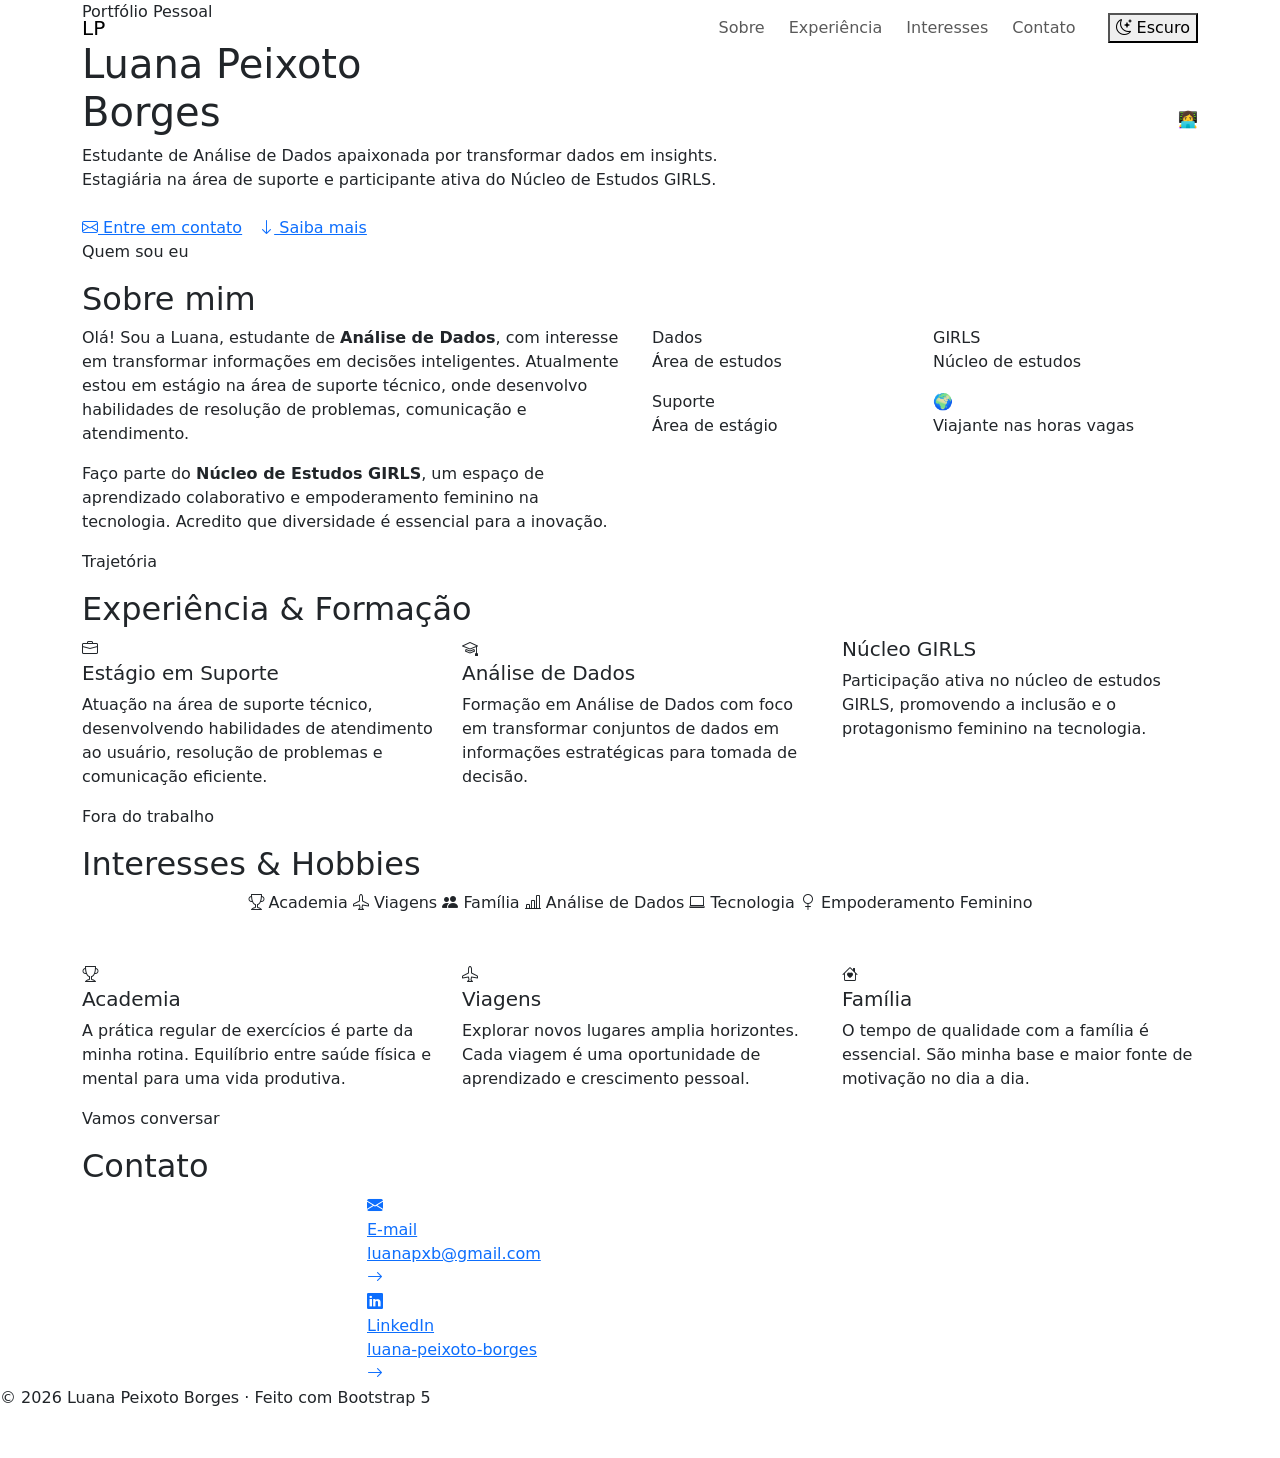
==== index.html @ ca971c36 "Atualização do arquivo index.html" ====
<!DOCTYPE html>
<html lang="pt-BR" data-theme="light">
<head>
  <meta charset="UTF-8" />
  <meta name="viewport" content="width=device-width, initial-scale=1.0" />
  <title>Luana Peixoto Borges</title>
  <link href="https://cdn.jsdelivr.net/npm/bootstrap@5.3.3/dist/css/bootstrap.min.css" rel="stylesheet" />
  <link href="https://fonts.googleapis.com/css2?family=Playfair+Display:wght@600;700&family=DM+Sans:wght@300;400;500&display=swap" rel="stylesheet" />
  <link rel="stylesheet" href="https://cdn.jsdelivr.net/npm/bootstrap-icons@1.11.3/font/bootstrap-icons.min.css" />
  <link rel="stylesheet" href="style.css" />

  <!-- Aplica o tema ANTES de renderizar para evitar piscar -->
  <script>
    (function () {
      const saved = localStorage.getItem('theme') || 'light';
      document.documentElement.setAttribute('data-theme', saved);
    })();
  </script>
</head>
<body>

  <!-- NAVBAR -->
  <nav class="navbar navbar-expand-lg fixed-top" id="mainNav">
    <div class="container">
      <a class="navbar-brand" href="#">LP</a>
      <button class="navbar-toggler" type="button" data-bs-toggle="collapse" data-bs-target="#navMenu">
        <span class="navbar-toggler-icon"></span>
      </button>
      <div class="collapse navbar-collapse" id="navMenu">
        <ul class="navbar-nav ms-auto align-items-lg-center gap-lg-2 gap-2 py-3 py-lg-0">
          <li class="nav-item"><a class="nav-link" href="#sobre">Sobre</a></li>
          <li class="nav-item"><a class="nav-link" href="#experiencia">Experiência</a></li>
          <li class="nav-item"><a class="nav-link" href="#interesses">Interesses</a></li>
          <li class="nav-item"><a class="nav-link" href="#contato">Contato</a></li>
          <li class="nav-item ms-lg-3">
            <button id="themeToggle">
              <i class="bi bi-moon-stars" id="themeIcon"></i>
              <span id="themeLabel">Escuro</span>
            </button>
          </li>
        </ul>
      </div>
    </div>
  </nav>

  <!-- HERO -->
  <section class="hero">
    <div class="container">
      <div class="row align-items-center gy-5">
        <div class="col-lg-7">
          <p class="hero-eyebrow">Portfólio Pessoal</p>
          <h1>Luana Peixoto<br>Borges</h1>
          <p>Estudante de Análise de Dados apaixonada por transformar dados em insights. Estagiária na área de suporte e participante ativa do Núcleo de Estudos GIRLS.</p>
          <div class="d-flex flex-wrap gap-3 mt-4">
            <a href="#contato" class="btn-hero"><i class="bi bi-envelope"></i> Entre em contato</a>
            <a href="#sobre" class="btn-hero-outline"><i class="bi bi-arrow-down"></i> Saiba mais</a>
          </div>
        </div>
        <div class="col-lg-5 d-flex justify-content-center justify-content-lg-end">
          <div class="hero-avatar">👩‍💻</div>
        </div>
      </div>
    </div>
  </section>

  <!-- SOBRE -->
  <section id="sobre" class="surface-section">
    <div class="container">
      <p class="section-label">Quem sou eu</p>
      <h2 class="section-title">Sobre mim</h2>
      <div class="section-divider"></div>
      <div class="row gy-5 align-items-start">
        <div class="col-lg-6 fade-in">
          <p class="text-muted-var">
            Olá! Sou a Luana, estudante de <strong class="text-strong">Análise de Dados</strong>, com interesse em transformar informações em decisões inteligentes. Atualmente estou em estágio na área de suporte técnico, onde desenvolvo habilidades de resolução de problemas, comunicação e atendimento.
          </p>
          <p class="text-muted-var mt-3">
            Faço parte do <strong class="text-strong">Núcleo de Estudos GIRLS</strong>, um espaço de aprendizado colaborativo e empoderamento feminino na tecnologia. Acredito que diversidade é essencial para a inovação.
          </p>
        </div>
        <div class="col-lg-6 fade-in">
          <div class="row g-3">
            <div class="col-6"><div class="about-stat"><div class="number">Dados</div><div class="desc">Área de estudos</div></div></div>
            <div class="col-6"><div class="about-stat"><div class="number">GIRLS</div><div class="desc">Núcleo de estudos</div></div></div>
            <div class="col-6"><div class="about-stat"><div class="number">Suporte</div><div class="desc">Área de estágio</div></div></div>
            <div class="col-6"><div class="about-stat"><div class="number">🌍</div><div class="desc">Viajante nas horas vagas</div></div></div>
          </div>
        </div>
      </div>
    </div>
  </section>

  <!-- EXPERIÊNCIA -->
  <section id="experiencia">
    <div class="container">
      <p class="section-label">Trajetória</p>
      <h2 class="section-title">Experiência & Formação</h2>
      <div class="section-divider"></div>
      <div class="row g-4">
        <div class="col-md-4 fade-in">
          <div class="card-custom">
            <div class="card-icon"><i class="bi bi-briefcase"></i></div>
            <h5>Estágio em Suporte</h5>
            <p>Atuação na área de suporte técnico, desenvolvendo habilidades de atendimento ao usuário, resolução de problemas e comunicação eficiente.</p>
          </div>
        </div>
        <div class="col-md-4 fade-in">
          <div class="card-custom">
            <div class="card-icon"><i class="bi bi-mortarboard"></i></div>
            <h5>Análise de Dados</h5>
            <p>Formação em Análise de Dados com foco em transformar conjuntos de dados em informações estratégicas para tomada de decisão.</p>
          </div>
        </div>
        <div class="col-md-4 fade-in">
          <div class="card-custom nucleus-card">
            <h5>Núcleo GIRLS</h5>
            <p>Participação ativa no núcleo de estudos GIRLS, promovendo a inclusão e o protagonismo feminino na tecnologia.</p>
          </div>
        </div>
      </div>
    </div>
  </section>

  <!-- INTERESSES -->
  <section id="interesses" class="surface-section">
    <div class="container">
      <p class="section-label">Fora do trabalho</p>
      <h2 class="section-title">Interesses & Hobbies</h2>
      <div class="section-divider"></div>
      <div class="fade-in text-center">
        <span class="interest-tag"><i class="bi bi-trophy"></i> Academia</span>
        <span class="interest-tag"><i class="bi bi-airplane"></i> Viagens</span>
        <span class="interest-tag"><i class="bi bi-people-fill"></i> Família</span>
        <span class="interest-tag"><i class="bi bi-bar-chart-line"></i> Análise de Dados</span>
        <span class="interest-tag"><i class="bi bi-laptop"></i> Tecnologia</span>
        <span class="interest-tag"><i class="bi bi-gender-female"></i> Empoderamento Feminino</span>
      </div>
      <div class="row g-4 mt-4">
        <div class="col-md-4 fade-in">
          <div class="card-custom">
            <div class="card-icon"><i class="bi bi-trophy"></i></div>
            <h5>Academia</h5>
            <p>A prática regular de exercícios é parte da minha rotina. Equilíbrio entre saúde física e mental para uma vida produtiva.</p>
          </div>
        </div>
        <div class="col-md-4 fade-in">
          <div class="card-custom">
            <div class="card-icon"><i class="bi bi-airplane"></i></div>
            <h5>Viagens</h5>
            <p>Explorar novos lugares amplia horizontes. Cada viagem é uma oportunidade de aprendizado e crescimento pessoal.</p>
          </div>
        </div>
        <div class="col-md-4 fade-in">
          <div class="card-custom">
            <div class="card-icon"><i class="bi bi-house-heart"></i></div>
            <h5>Família</h5>
            <p>O tempo de qualidade com a família é essencial. São minha base e maior fonte de motivação no dia a dia.</p>
          </div>
        </div>
      </div>
    </div>
  </section>

  <!-- CONTATO -->
  <section id="contato">
    <div class="container">
      <p class="section-label">Vamos conversar</p>
      <h2 class="section-title">Contato</h2>
      <div class="section-divider"></div>
      <div class="row justify-content-center">
        <div class="col-lg-6 fade-in">
          <a href="mailto:luanapxb@gmail.com" class="contact-link">
            <div class="icon"><i class="bi bi-envelope-fill"></i></div>
            <div>
              <div class="label">E-mail</div>
              <div class="value">luanapxb@gmail.com</div>
            </div>
            <i class="bi bi-arrow-right ms-auto"></i>
          </a>
          <a href="https://www.linkedin.com/in/luana-peixoto-borges/" target="_blank" class="contact-link">
            <div class="icon"><i class="bi bi-linkedin"></i></div>
            <div>
              <div class="label">LinkedIn</div>
              <div class="value">luana-peixoto-borges</div>
            </div>
            <i class="bi bi-arrow-right ms-auto"></i>
          </a>
        </div>
      </div>
    </div>
  </section>

  <!-- FOOTER -->
  <footer>
    <p class="mb-0">© 2026 <span>Luana Peixoto Borges</span> · Feito com Bootstrap 5</p>
  </footer>

  <script src="https://cdn.jsdelivr.net/npm/bootstrap@5.3.3/dist/js/bootstrap.bundle.min.js"></script>
  <script src="script.js"></script>
</body>
</html>
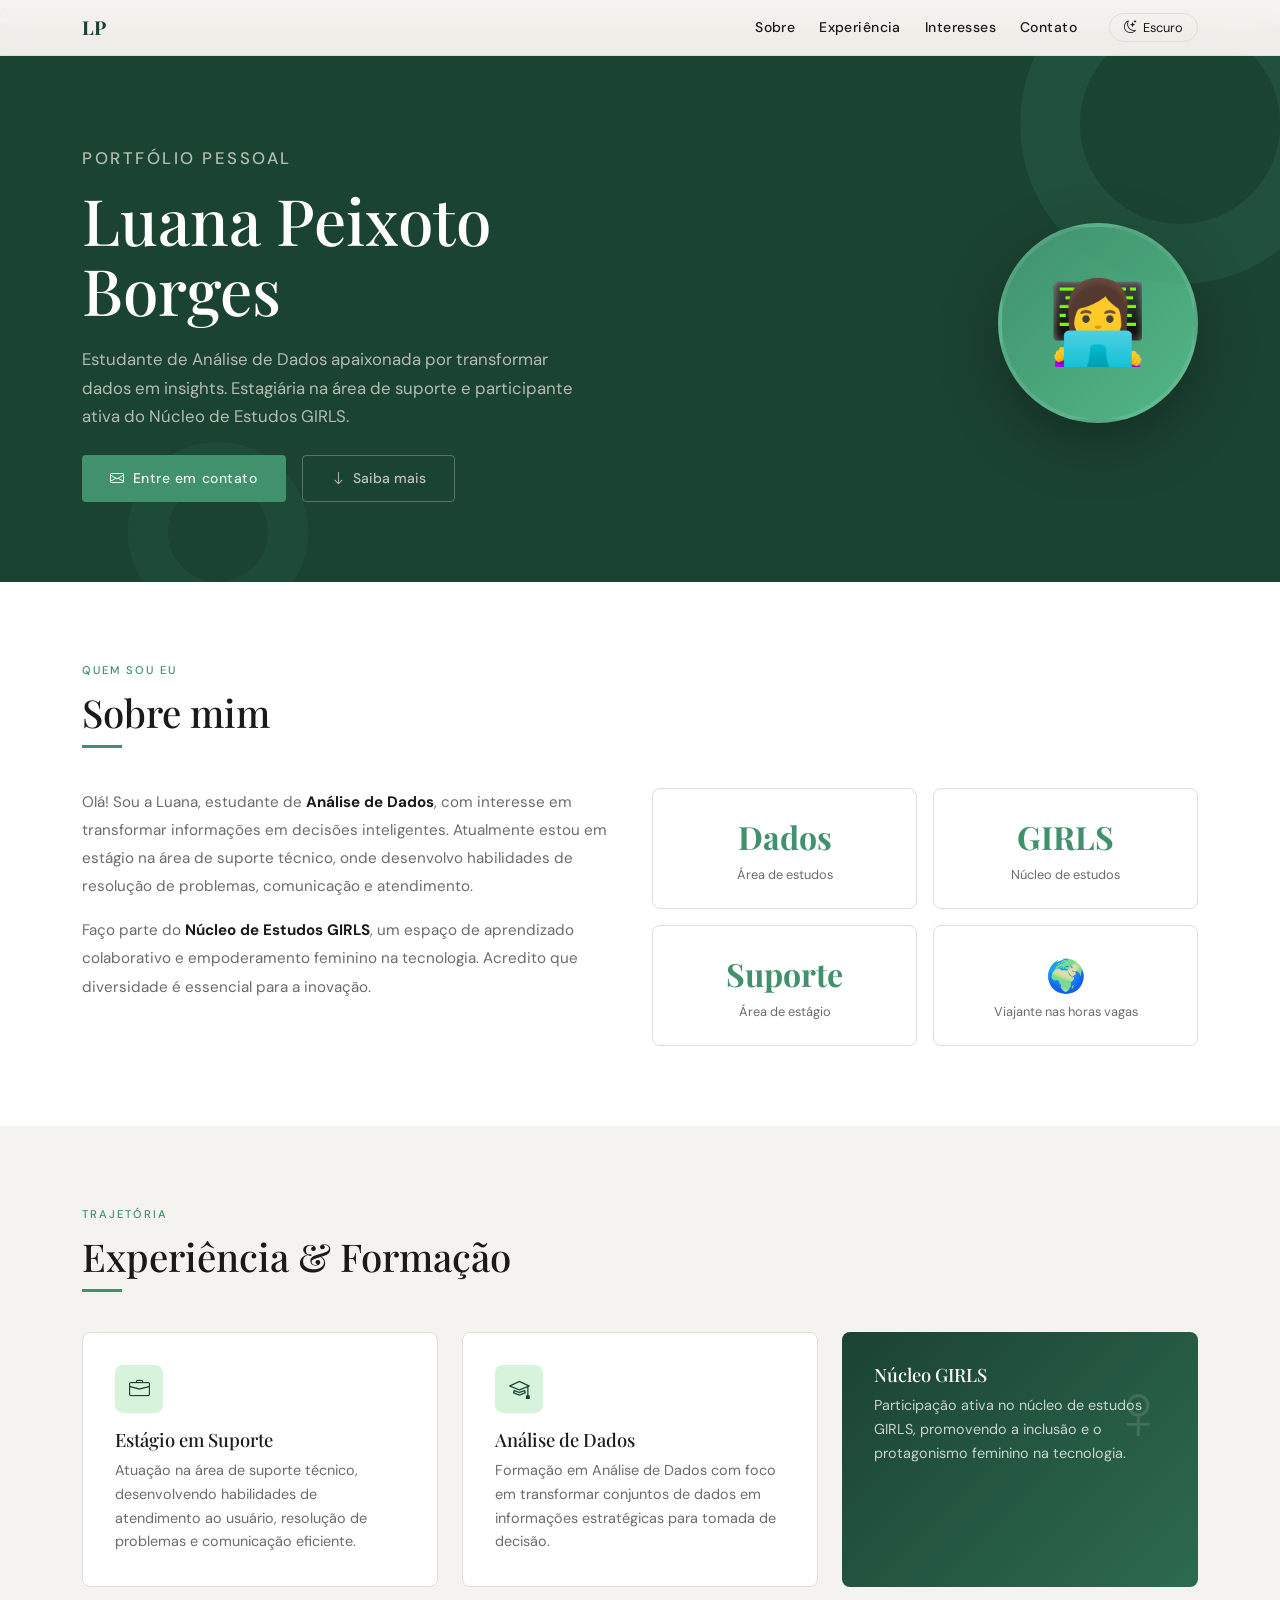
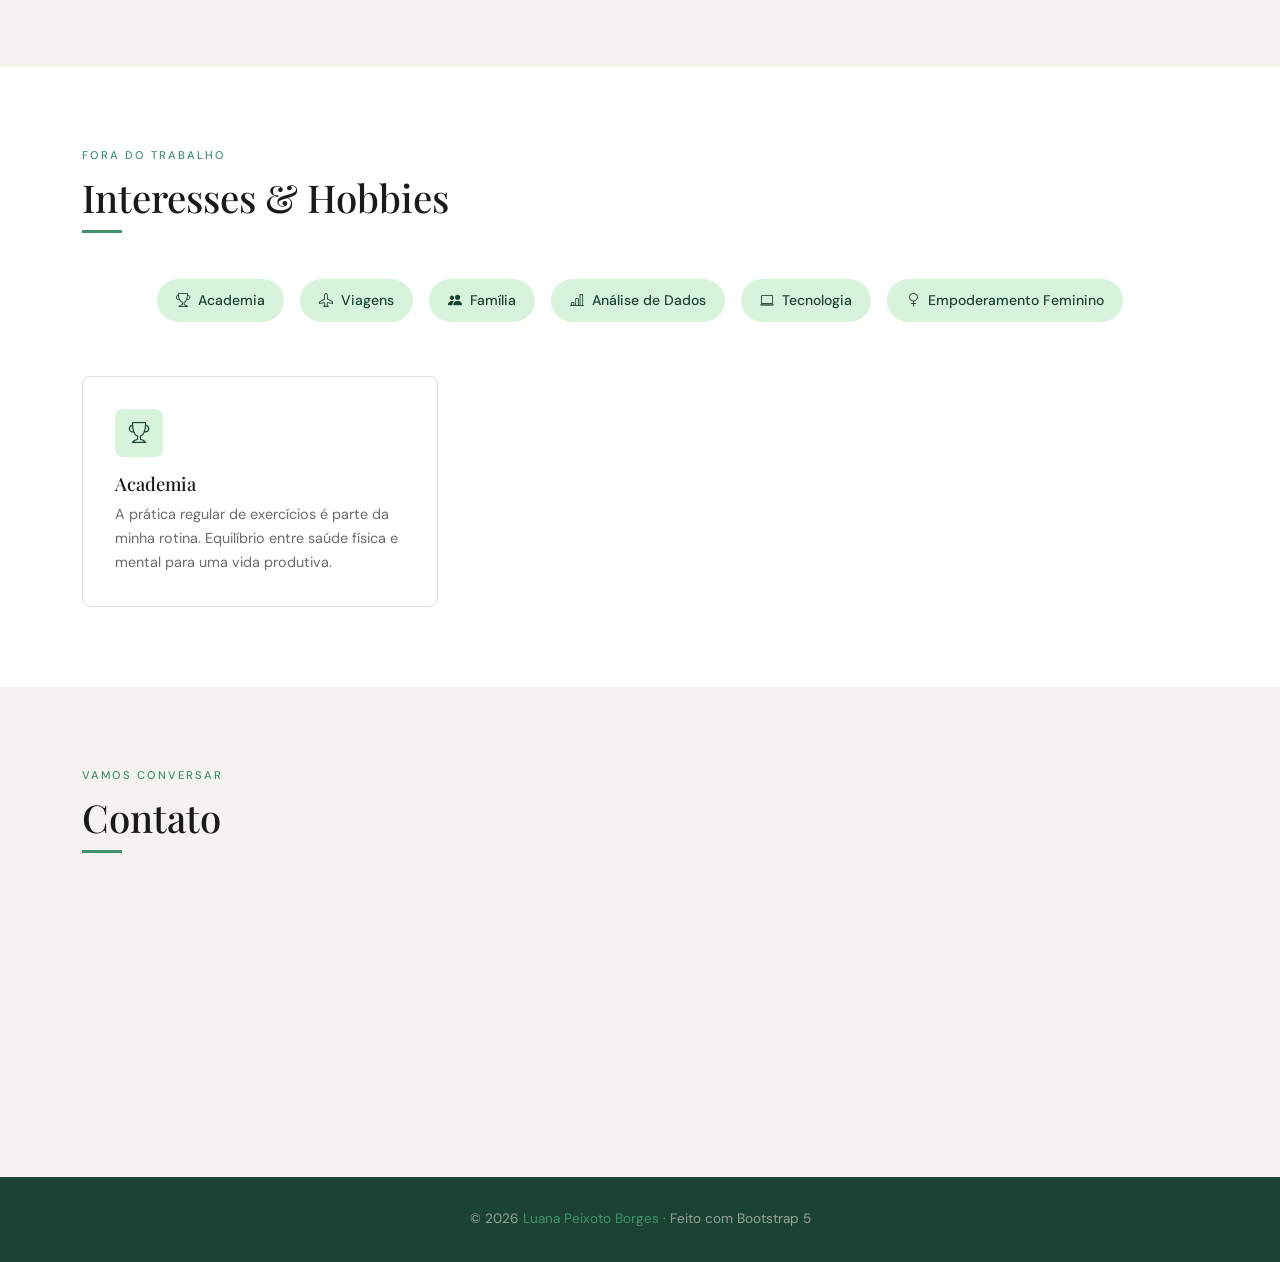
==== commit 32aec28d: "Teste index.html" ====
--- a/index.html
+++ b/index.html
@@ -3,7 +3,7 @@
 <head>
   <meta charset="UTF-8" />
   <meta name="viewport" content="width=device-width, initial-scale=1.0" />
-  <title>Luana Peixoto Borges</title>
+  <title>Luana Peixoto Borges</title>a
   <link href="https://cdn.jsdelivr.net/npm/bootstrap@5.3.3/dist/css/bootstrap.min.css" rel="stylesheet" />
   <link href="https://fonts.googleapis.com/css2?family=Playfair+Display:wght@600;700&family=DM+Sans:wght@300;400;500&display=swap" rel="stylesheet" />
   <link rel="stylesheet" href="https://cdn.jsdelivr.net/npm/bootstrap-icons@1.11.3/font/bootstrap-icons.min.css" />
--- a/style.css
+++ b/style.css
@@ -0,0 +1,447 @@
+/* =============================================
+   VARIÁVEIS DE TEMA — CLARO
+   ============================================= */
+:root {
+  --bg: #f5f3ef;
+  --surface: #ffffff;
+  --text: #1a1a1a;
+  --muted: #6b6b6b;
+  --accent: #1b4332;
+  --accent2: #40916c;
+  --border: #e0ddd7;
+  --card-bg: #ffffff;
+  --hero-bg: #1b4332;
+  --hero-text: #ffffff;
+  --tag-bg: #d8f3dc;
+  --tag-text: #1b4332;
+  --nav-bg: rgba(245, 243, 239, 0.97);
+}
+
+/* =============================================
+   VARIÁVEIS DE TEMA — ESCURO
+   ============================================= */
+[data-theme="dark"] {
+  --bg: #0f1c16;
+  --surface: #162820;
+  --text: #e8e4dc;
+  --muted: #9aab9f;
+  --accent: #40916c;
+  --accent2: #74c69d;
+  --border: #1f3329;
+  --card-bg: #162820;
+  --hero-bg: #0a1410;
+  --hero-text: #e8e4dc;
+  --tag-bg: #1b4332;
+  --tag-text: #74c69d;
+  --nav-bg: rgba(15, 28, 22, 0.97);
+}
+
+/* =============================================
+   BASE
+   ============================================= */
+*, *::before, *::after {
+  transition: background-color 0.3s ease, color 0.3s ease, border-color 0.3s ease;
+  box-sizing: border-box;
+}
+
+body {
+  font-family: 'DM Sans', sans-serif;
+  background-color: var(--bg);
+  color: var(--text);
+  font-weight: 400;
+  margin: 0;
+}
+
+h1, h2, h3, h4, h5 {
+  font-family: 'Playfair Display', serif;
+}
+
+/* =============================================
+   NAVBAR
+   ============================================= */
+.navbar {
+  background-color: var(--nav-bg) !important;
+  backdrop-filter: blur(12px);
+  border-bottom: 1px solid var(--border);
+  transition: transform 0.3s ease, background-color 0.3s ease;
+}
+
+/* Navbar some ao rolar para baixo e volta ao rolar para cima */
+.navbar.hidden {
+  transform: translateY(-100%);
+}
+
+.navbar-brand {
+  font-family: 'Playfair Display', serif;
+  font-size: 1.2rem;
+  color: var(--accent) !important;
+  font-weight: 700;
+}
+
+.nav-link {
+  color: var(--text) !important;
+  font-size: 0.875rem;
+  font-weight: 500;
+  letter-spacing: 0.03em;
+}
+
+.nav-link:hover {
+  color: var(--accent2) !important;
+}
+
+.navbar-toggler {
+  border-color: var(--border) !important;
+}
+
+.navbar-toggler-icon {
+  filter: invert(0.5);
+}
+
+#themeToggle {
+  background: none;
+  border: 1px solid var(--border);
+  color: var(--text);
+  border-radius: 20px;
+  padding: 4px 14px;
+  font-size: 0.8rem;
+  cursor: pointer;
+  display: flex;
+  align-items: center;
+  gap: 6px;
+  font-family: 'DM Sans', sans-serif;
+}
+
+#themeToggle:hover {
+  border-color: var(--accent2);
+  color: var(--accent2);
+}
+
+/* =============================================
+   HERO
+   ============================================= */
+.hero {
+  background-color: var(--hero-bg);
+  color: var(--hero-text);
+  padding: 120px 0 80px;
+  position: relative;
+  overflow: hidden;
+}
+
+.hero::before {
+  content: '';
+  position: absolute;
+  top: -60px;
+  right: -60px;
+  width: 320px;
+  height: 320px;
+  border-radius: 50%;
+  border: 60px solid rgba(64, 145, 108, 0.15);
+}
+
+.hero::after {
+  content: '';
+  position: absolute;
+  bottom: -40px;
+  left: 10%;
+  width: 180px;
+  height: 180px;
+  border-radius: 50%;
+  border: 40px solid rgba(64, 145, 108, 0.1);
+}
+
+.hero-eyebrow {
+  font-size: 0.75rem;
+  letter-spacing: 0.15em;
+  text-transform: uppercase;
+  color: var(--accent2);
+  font-weight: 500;
+  margin-bottom: 12px;
+}
+
+.hero h1 {
+  font-size: clamp(2.4rem, 5vw, 4rem);
+  line-height: 1.1;
+  margin-bottom: 20px;
+  color: var(--hero-text);
+}
+
+.hero > .container p {
+  font-size: 1.05rem;
+  color: rgba(232, 228, 220, 0.75);
+  max-width: 500px;
+  line-height: 1.7;
+}
+
+.hero-avatar {
+  width: 200px;
+  height: 200px;
+  border-radius: 50%;
+  background: linear-gradient(135deg, var(--accent2), #52b788);
+  display: flex;
+  align-items: center;
+  justify-content: center;
+  font-size: 5rem;
+  color: white;
+  box-shadow: 0 20px 60px rgba(0, 0, 0, 0.3);
+  border: 4px solid rgba(255, 255, 255, 0.1);
+}
+
+.btn-hero {
+  background-color: var(--accent2);
+  color: white;
+  border: none;
+  padding: 12px 28px;
+  border-radius: 4px;
+  font-size: 0.875rem;
+  font-weight: 500;
+  letter-spacing: 0.04em;
+  text-decoration: none;
+  display: inline-flex;
+  align-items: center;
+  gap: 8px;
+}
+
+.btn-hero:hover {
+  background-color: #52b788;
+  color: white;
+}
+
+.btn-hero-outline {
+  background: transparent;
+  color: rgba(232, 228, 220, 0.8);
+  border: 1px solid rgba(232, 228, 220, 0.3);
+  padding: 12px 28px;
+  border-radius: 4px;
+  font-size: 0.875rem;
+  font-weight: 500;
+  text-decoration: none;
+  display: inline-flex;
+  align-items: center;
+  gap: 8px;
+}
+
+.btn-hero-outline:hover {
+  border-color: var(--accent2);
+  color: var(--accent2);
+}
+
+/* =============================================
+   SEÇÕES
+   ============================================= */
+section {
+  padding: 80px 0;
+  scroll-margin-top: 70px;
+}
+
+.surface-section {
+  background-color: var(--surface);
+}
+
+.section-label {
+  font-size: 0.7rem;
+  letter-spacing: 0.18em;
+  text-transform: uppercase;
+  color: var(--accent2);
+  font-weight: 500;
+  margin-bottom: 10px;
+}
+
+.section-title {
+  font-size: clamp(1.8rem, 3vw, 2.5rem);
+  color: var(--text);
+  margin-bottom: 10px;
+}
+
+.section-divider {
+  width: 40px;
+  height: 3px;
+  background-color: var(--accent2);
+  margin-bottom: 40px;
+}
+
+.text-muted-var {
+  color: var(--muted);
+  line-height: 1.85;
+  font-size: 0.95rem;
+}
+
+.text-strong {
+  color: var(--text);
+}
+
+/* =============================================
+   CARDS
+   ============================================= */
+.card-custom {
+  background: var(--card-bg);
+  border: 1px solid var(--border);
+  border-radius: 8px;
+  padding: 32px;
+  height: 100%;
+  transition: transform 0.2s ease, box-shadow 0.2s ease;
+}
+
+.card-custom:hover {
+  transform: translateY(-4px);
+  box-shadow: 0 12px 40px rgba(0, 0, 0, 0.08);
+}
+
+.card-icon {
+  width: 48px;
+  height: 48px;
+  background-color: var(--tag-bg);
+  border-radius: 8px;
+  display: flex;
+  align-items: center;
+  justify-content: center;
+  color: var(--accent);
+  font-size: 1.3rem;
+  margin-bottom: 16px;
+}
+
+.card-custom h5 {
+  font-family: 'Playfair Display', serif;
+  font-size: 1.15rem;
+  margin-bottom: 8px;
+  color: var(--text);
+}
+
+.card-custom p {
+  font-size: 0.9rem;
+  color: var(--muted);
+  line-height: 1.65;
+  margin: 0;
+}
+
+.nucleus-card {
+  background: linear-gradient(135deg, #1b4332, #2d6a4f) !important;
+  border: none !important;
+  position: relative;
+  overflow: hidden;
+}
+
+.nucleus-card::after {
+  content: '♀';
+  position: absolute;
+  right: 30px;
+  top: 20px;
+  font-size: 5rem;
+  opacity: 0.12;
+  color: white;
+}
+
+.nucleus-card h5 { color: white !important; }
+.nucleus-card p  { color: rgba(255, 255, 255, 0.75) !important; }
+
+/* =============================================
+   INTERESSES
+   ============================================= */
+.interest-tag {
+  display: inline-flex;
+  align-items: center;
+  gap: 8px;
+  background: var(--tag-bg);
+  color: var(--tag-text);
+  padding: 10px 18px;
+  border-radius: 30px;
+  font-size: 0.875rem;
+  font-weight: 500;
+  margin: 6px;
+  border: 1px solid transparent;
+  transition: all 0.2s;
+}
+
+.interest-tag:hover {
+  border-color: var(--accent2);
+  transform: translateY(-2px);
+}
+
+/* =============================================
+   SOBRE — STATS
+   ============================================= */
+.about-stat {
+  text-align: center;
+  padding: 24px;
+  border: 1px solid var(--border);
+  border-radius: 8px;
+  background: var(--card-bg);
+}
+
+.about-stat .number {
+  font-family: 'Playfair Display', serif;
+  font-size: 2rem;
+  color: var(--accent2);
+  font-weight: 700;
+}
+
+.about-stat .desc {
+  font-size: 0.8rem;
+  color: var(--muted);
+  margin-top: 4px;
+}
+
+/* =============================================
+   CONTATO
+   ============================================= */
+.contact-link {
+  display: flex;
+  align-items: center;
+  gap: 16px;
+  padding: 20px 24px;
+  border: 1px solid var(--border);
+  border-radius: 8px;
+  text-decoration: none;
+  color: var(--text);
+  margin-bottom: 16px;
+  background: var(--card-bg);
+  transition: all 0.2s ease;
+}
+
+.contact-link:hover {
+  border-color: var(--accent2);
+  color: var(--accent2);
+  transform: translateX(4px);
+}
+
+.contact-link .icon {
+  width: 44px;
+  height: 44px;
+  background: var(--tag-bg);
+  border-radius: 8px;
+  display: flex;
+  align-items: center;
+  justify-content: center;
+  font-size: 1.2rem;
+  color: var(--accent);
+  flex-shrink: 0;
+}
+
+.contact-link .label { font-size: 0.75rem; color: var(--muted); }
+.contact-link .value { font-size: 0.9rem; font-weight: 500; }
+
+/* =============================================
+   FOOTER
+   ============================================= */
+footer {
+  background: var(--hero-bg);
+  color: rgba(232, 228, 220, 0.6);
+  padding: 32px 0;
+  text-align: center;
+  font-size: 0.85rem;
+}
+
+footer span { color: var(--accent2); }
+
+/* =============================================
+   ANIMAÇÕES
+   ============================================= */
+.fade-in {
+  opacity: 0;
+  transform: translateY(24px);
+  transition: opacity 0.6s ease, transform 0.6s ease;
+}
+
+.fade-in.visible {
+  opacity: 1;
+  transform: translateY(0);
+}
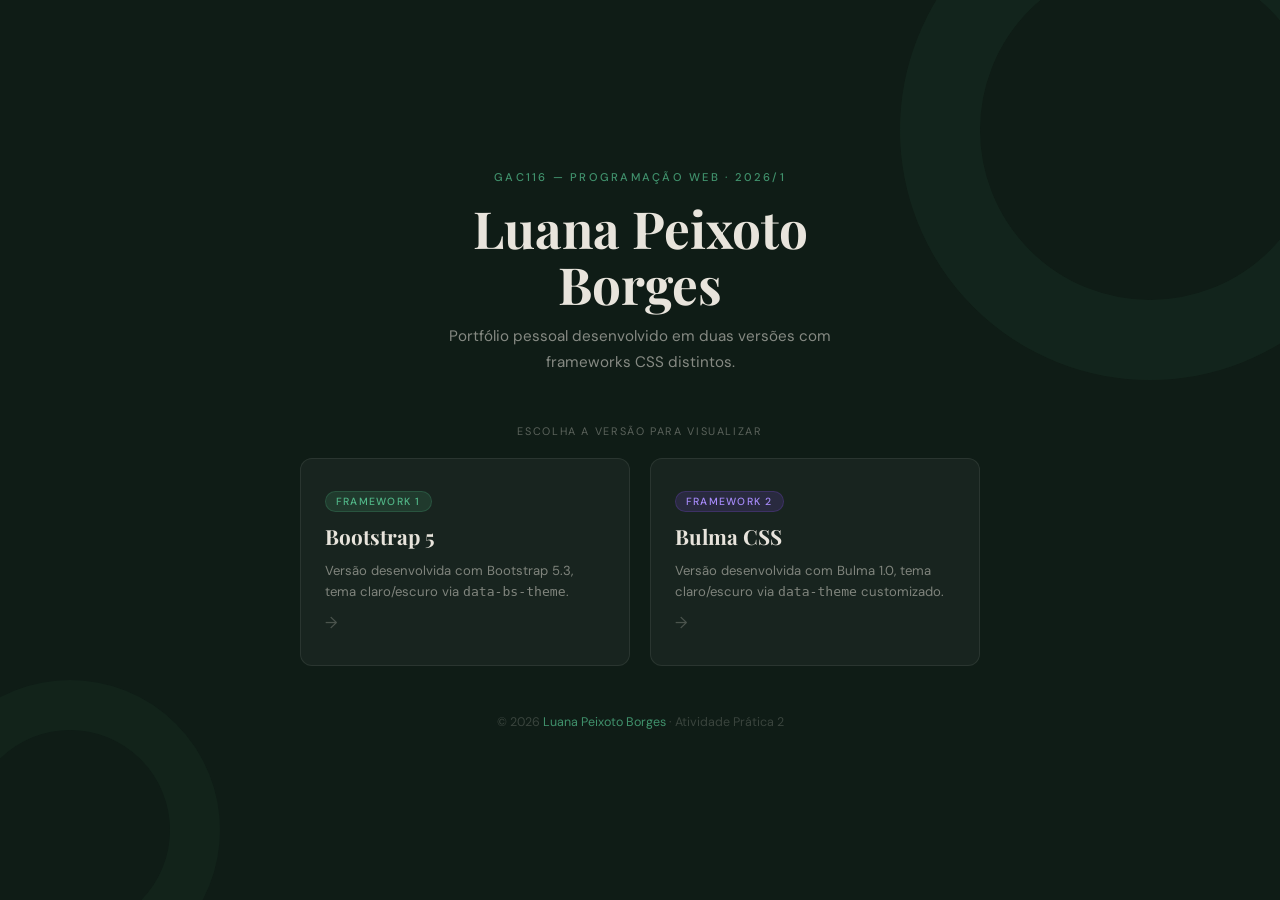
==== commit 0172849b: "Atualizando estrutura de pastas e arquivos" ====
--- a/index.html
+++ b/index.html
@@ -1,201 +1,195 @@
 <!DOCTYPE html>
-<html lang="pt-BR" data-theme="light">
+<html lang="pt-BR">
 <head>
   <meta charset="UTF-8" />
   <meta name="viewport" content="width=device-width, initial-scale=1.0" />
-  <title>Luana Peixoto Borges</title>a
-  <link href="https://cdn.jsdelivr.net/npm/bootstrap@5.3.3/dist/css/bootstrap.min.css" rel="stylesheet" />
-  <link href="https://fonts.googleapis.com/css2?family=Playfair+Display:wght@600;700&family=DM+Sans:wght@300;400;500&display=swap" rel="stylesheet" />
-  <link rel="stylesheet" href="https://cdn.jsdelivr.net/npm/bootstrap-icons@1.11.3/font/bootstrap-icons.min.css" />
-  <link rel="stylesheet" href="style.css" />
+  <title>Luana Peixoto Borges — Portfólio</title>
+  <link href="https://fonts.googleapis.com/css2?family=Playfair+Display:wght@700&family=DM+Sans:wght@300;400;500&display=swap" rel="stylesheet" />
+  <style>
+    *, *::before, *::after { box-sizing: border-box; margin: 0; padding: 0; }
 
-  <!-- Aplica o tema ANTES de renderizar para evitar piscar -->
-  <script>
-    (function () {
-      const saved = localStorage.getItem('theme') || 'light';
-      document.documentElement.setAttribute('data-theme', saved);
-    })();
-  </script>
+    body {
+      font-family: 'DM Sans', sans-serif;
+      background: #0f1c16;
+      color: #e8e4dc;
+      min-height: 100vh;
+      display: flex;
+      flex-direction: column;
+      align-items: center;
+      justify-content: center;
+      padding: 40px 20px;
+      position: relative;
+      overflow: hidden;
+    }
+
+    /* Background decoration */
+    body::before {
+      content: '';
+      position: fixed;
+      top: -120px; right: -120px;
+      width: 500px; height: 500px;
+      border-radius: 50%;
+      border: 80px solid rgba(64,145,108,0.08);
+      pointer-events: none;
+    }
+    body::after {
+      content: '';
+      position: fixed;
+      bottom: -80px; left: -80px;
+      width: 300px; height: 300px;
+      border-radius: 50%;
+      border: 50px solid rgba(64,145,108,0.06);
+      pointer-events: none;
+    }
+
+    .wrapper {
+      max-width: 680px;
+      width: 100%;
+      text-align: center;
+      position: relative;
+      z-index: 1;
+    }
+
+    .eyebrow {
+      font-size: 0.7rem;
+      letter-spacing: 0.2em;
+      text-transform: uppercase;
+      color: #40916c;
+      font-weight: 500;
+      margin-bottom: 16px;
+    }
+
+    h1 {
+      font-family: 'Playfair Display', serif;
+      font-size: clamp(2rem, 6vw, 3.2rem);
+      line-height: 1.1;
+      color: #e8e4dc;
+      margin-bottom: 12px;
+    }
+
+    .subtitle {
+      font-size: 0.95rem;
+      color: rgba(232,228,220,0.55);
+      line-height: 1.7;
+      max-width: 420px;
+      margin: 0 auto 48px;
+    }
+
+    .label {
+      font-size: 0.68rem;
+      letter-spacing: 0.15em;
+      text-transform: uppercase;
+      color: rgba(232,228,220,0.35);
+      margin-bottom: 20px;
+    }
+
+    .cards {
+      display: grid;
+      grid-template-columns: 1fr 1fr;
+      gap: 20px;
+    }
+
+    @media (max-width: 480px) {
+      .cards { grid-template-columns: 1fr; }
+    }
+
+    .card {
+      background: rgba(255,255,255,0.04);
+      border: 1px solid rgba(255,255,255,0.08);
+      border-radius: 12px;
+      padding: 32px 24px;
+      text-decoration: none;
+      color: #e8e4dc;
+      display: flex;
+      flex-direction: column;
+      align-items: flex-start;
+      gap: 10px;
+      transition: background 0.25s, border-color 0.25s, transform 0.25s;
+      cursor: pointer;
+    }
+
+    .card:hover {
+      background: rgba(64,145,108,0.12);
+      border-color: rgba(64,145,108,0.45);
+      transform: translateY(-4px);
+    }
+
+    .card-badge {
+      font-size: 0.65rem;
+      letter-spacing: 0.12em;
+      text-transform: uppercase;
+      background: rgba(64,145,108,0.2);
+      color: #52b788;
+      border: 1px solid rgba(64,145,108,0.3);
+      border-radius: 20px;
+      padding: 3px 10px;
+      font-weight: 500;
+    }
+
+    .card-badge.purple {
+      background: rgba(111,66,193,0.2);
+      color: #a78bfa;
+      border-color: rgba(111,66,193,0.3);
+    }
+
+    .card h2 {
+      font-family: 'Playfair Display', serif;
+      font-size: 1.3rem;
+      color: #e8e4dc;
+    }
+
+    .card p {
+      font-size: 0.82rem;
+      color: rgba(232,228,220,0.5);
+      line-height: 1.6;
+      text-align: left;
+    }
+
+    .card-arrow {
+      margin-top: auto;
+      font-size: 1rem;
+      color: rgba(232,228,220,0.25);
+      transition: color 0.2s, transform 0.2s;
+    }
+
+    .card:hover .card-arrow {
+      color: #52b788;
+      transform: translateX(4px);
+    }
+
+    .footer-note {
+      margin-top: 48px;
+      font-size: 0.78rem;
+      color: rgba(232,228,220,0.2);
+    }
+
+    .footer-note span { color: #40916c; }
+  </style>
 </head>
 <body>
+  <div class="wrapper">
+    <p class="eyebrow">GAC116 — Programação Web · 2026/1</p>
+    <h1>Luana Peixoto<br>Borges</h1>
+    <p class="subtitle">Portfólio pessoal desenvolvido em duas versões com frameworks CSS distintos.</p>
 
-  <!-- NAVBAR -->
-  <nav class="navbar navbar-expand-lg fixed-top" id="mainNav">
-    <div class="container">
-      <a class="navbar-brand" href="#">LP</a>
-      <button class="navbar-toggler" type="button" data-bs-toggle="collapse" data-bs-target="#navMenu">
-        <span class="navbar-toggler-icon"></span>
-      </button>
-      <div class="collapse navbar-collapse" id="navMenu">
-        <ul class="navbar-nav ms-auto align-items-lg-center gap-lg-2 gap-2 py-3 py-lg-0">
-          <li class="nav-item"><a class="nav-link" href="#sobre">Sobre</a></li>
-          <li class="nav-item"><a class="nav-link" href="#experiencia">Experiência</a></li>
-          <li class="nav-item"><a class="nav-link" href="#interesses">Interesses</a></li>
-          <li class="nav-item"><a class="nav-link" href="#contato">Contato</a></li>
-          <li class="nav-item ms-lg-3">
-            <button id="themeToggle">
-              <i class="bi bi-moon-stars" id="themeIcon"></i>
-              <span id="themeLabel">Escuro</span>
-            </button>
-          </li>
-        </ul>
-      </div>
+    <p class="label">Escolha a versão para visualizar</p>
+
+    <div class="cards">
+      <a href="bootstrap/index.html" class="card">
+        <span class="card-badge">Framework 1</span>
+        <h2>Bootstrap 5</h2>
+        <p>Versão desenvolvida com Bootstrap 5.3, tema claro/escuro via <code>data-bs-theme</code>.</p>
+        <span class="card-arrow">→</span>
+      </a>
+      <a href="bulma/index.html" class="card">
+        <span class="card-badge purple">Framework 2</span>
+        <h2>Bulma CSS</h2>
+        <p>Versão desenvolvida com Bulma 1.0, tema claro/escuro via <code>data-theme</code> customizado.</p>
+        <span class="card-arrow">→</span>
+      </a>
     </div>
-  </nav>
 
-  <!-- HERO -->
-  <section class="hero">
-    <div class="container">
-      <div class="row align-items-center gy-5">
-        <div class="col-lg-7">
-          <p class="hero-eyebrow">Portfólio Pessoal</p>
-          <h1>Luana Peixoto<br>Borges</h1>
-          <p>Estudante de Análise de Dados apaixonada por transformar dados em insights. Estagiária na área de suporte e participante ativa do Núcleo de Estudos GIRLS.</p>
-          <div class="d-flex flex-wrap gap-3 mt-4">
-            <a href="#contato" class="btn-hero"><i class="bi bi-envelope"></i> Entre em contato</a>
-            <a href="#sobre" class="btn-hero-outline"><i class="bi bi-arrow-down"></i> Saiba mais</a>
-          </div>
-        </div>
-        <div class="col-lg-5 d-flex justify-content-center justify-content-lg-end">
-          <div class="hero-avatar">👩‍💻</div>
-        </div>
-      </div>
-    </div>
-  </section>
-
-  <!-- SOBRE -->
-  <section id="sobre" class="surface-section">
-    <div class="container">
-      <p class="section-label">Quem sou eu</p>
-      <h2 class="section-title">Sobre mim</h2>
-      <div class="section-divider"></div>
-      <div class="row gy-5 align-items-start">
-        <div class="col-lg-6 fade-in">
-          <p class="text-muted-var">
-            Olá! Sou a Luana, estudante de <strong class="text-strong">Análise de Dados</strong>, com interesse em transformar informações em decisões inteligentes. Atualmente estou em estágio na área de suporte técnico, onde desenvolvo habilidades de resolução de problemas, comunicação e atendimento.
-          </p>
-          <p class="text-muted-var mt-3">
-            Faço parte do <strong class="text-strong">Núcleo de Estudos GIRLS</strong>, um espaço de aprendizado colaborativo e empoderamento feminino na tecnologia. Acredito que diversidade é essencial para a inovação.
-          </p>
-        </div>
-        <div class="col-lg-6 fade-in">
-          <div class="row g-3">
-            <div class="col-6"><div class="about-stat"><div class="number">Dados</div><div class="desc">Área de estudos</div></div></div>
-            <div class="col-6"><div class="about-stat"><div class="number">GIRLS</div><div class="desc">Núcleo de estudos</div></div></div>
-            <div class="col-6"><div class="about-stat"><div class="number">Suporte</div><div class="desc">Área de estágio</div></div></div>
-            <div class="col-6"><div class="about-stat"><div class="number">🌍</div><div class="desc">Viajante nas horas vagas</div></div></div>
-          </div>
-        </div>
-      </div>
-    </div>
-  </section>
-
-  <!-- EXPERIÊNCIA -->
-  <section id="experiencia">
-    <div class="container">
-      <p class="section-label">Trajetória</p>
-      <h2 class="section-title">Experiência & Formação</h2>
-      <div class="section-divider"></div>
-      <div class="row g-4">
-        <div class="col-md-4 fade-in">
-          <div class="card-custom">
-            <div class="card-icon"><i class="bi bi-briefcase"></i></div>
-            <h5>Estágio em Suporte</h5>
-            <p>Atuação na área de suporte técnico, desenvolvendo habilidades de atendimento ao usuário, resolução de problemas e comunicação eficiente.</p>
-          </div>
-        </div>
-        <div class="col-md-4 fade-in">
-          <div class="card-custom">
-            <div class="card-icon"><i class="bi bi-mortarboard"></i></div>
-            <h5>Análise de Dados</h5>
-            <p>Formação em Análise de Dados com foco em transformar conjuntos de dados em informações estratégicas para tomada de decisão.</p>
-          </div>
-        </div>
-        <div class="col-md-4 fade-in">
-          <div class="card-custom nucleus-card">
-            <h5>Núcleo GIRLS</h5>
-            <p>Participação ativa no núcleo de estudos GIRLS, promovendo a inclusão e o protagonismo feminino na tecnologia.</p>
-          </div>
-        </div>
-      </div>
-    </div>
-  </section>
-
-  <!-- INTERESSES -->
-  <section id="interesses" class="surface-section">
-    <div class="container">
-      <p class="section-label">Fora do trabalho</p>
-      <h2 class="section-title">Interesses & Hobbies</h2>
-      <div class="section-divider"></div>
-      <div class="fade-in text-center">
-        <span class="interest-tag"><i class="bi bi-trophy"></i> Academia</span>
-        <span class="interest-tag"><i class="bi bi-airplane"></i> Viagens</span>
-        <span class="interest-tag"><i class="bi bi-people-fill"></i> Família</span>
-        <span class="interest-tag"><i class="bi bi-bar-chart-line"></i> Análise de Dados</span>
-        <span class="interest-tag"><i class="bi bi-laptop"></i> Tecnologia</span>
-        <span class="interest-tag"><i class="bi bi-gender-female"></i> Empoderamento Feminino</span>
-      </div>
-      <div class="row g-4 mt-4">
-        <div class="col-md-4 fade-in">
-          <div class="card-custom">
-            <div class="card-icon"><i class="bi bi-trophy"></i></div>
-            <h5>Academia</h5>
-            <p>A prática regular de exercícios é parte da minha rotina. Equilíbrio entre saúde física e mental para uma vida produtiva.</p>
-          </div>
-        </div>
-        <div class="col-md-4 fade-in">
-          <div class="card-custom">
-            <div class="card-icon"><i class="bi bi-airplane"></i></div>
-            <h5>Viagens</h5>
-            <p>Explorar novos lugares amplia horizontes. Cada viagem é uma oportunidade de aprendizado e crescimento pessoal.</p>
-          </div>
-        </div>
-        <div class="col-md-4 fade-in">
-          <div class="card-custom">
-            <div class="card-icon"><i class="bi bi-house-heart"></i></div>
-            <h5>Família</h5>
-            <p>O tempo de qualidade com a família é essencial. São minha base e maior fonte de motivação no dia a dia.</p>
-          </div>
-        </div>
-      </div>
-    </div>
-  </section>
-
-  <!-- CONTATO -->
-  <section id="contato">
-    <div class="container">
-      <p class="section-label">Vamos conversar</p>
-      <h2 class="section-title">Contato</h2>
-      <div class="section-divider"></div>
-      <div class="row justify-content-center">
-        <div class="col-lg-6 fade-in">
-          <a href="mailto:luanapxb@gmail.com" class="contact-link">
-            <div class="icon"><i class="bi bi-envelope-fill"></i></div>
-            <div>
-              <div class="label">E-mail</div>
-              <div class="value">luanapxb@gmail.com</div>
-            </div>
-            <i class="bi bi-arrow-right ms-auto"></i>
-          </a>
-          <a href="https://www.linkedin.com/in/luana-peixoto-borges/" target="_blank" class="contact-link">
-            <div class="icon"><i class="bi bi-linkedin"></i></div>
-            <div>
-              <div class="label">LinkedIn</div>
-              <div class="value">luana-peixoto-borges</div>
-            </div>
-            <i class="bi bi-arrow-right ms-auto"></i>
-          </a>
-        </div>
-      </div>
-    </div>
-  </section>
-
-  <!-- FOOTER -->
-  <footer>
-    <p class="mb-0">© 2026 <span>Luana Peixoto Borges</span> · Feito com Bootstrap 5</p>
-  </footer>
-
-  <script src="https://cdn.jsdelivr.net/npm/bootstrap@5.3.3/dist/js/bootstrap.bundle.min.js"></script>
-  <script src="script.js"></script>
+    <p class="footer-note">© 2026 <span>Luana Peixoto Borges</span> · Atividade Prática 2</p>
+  </div>
 </body>
 </html>
